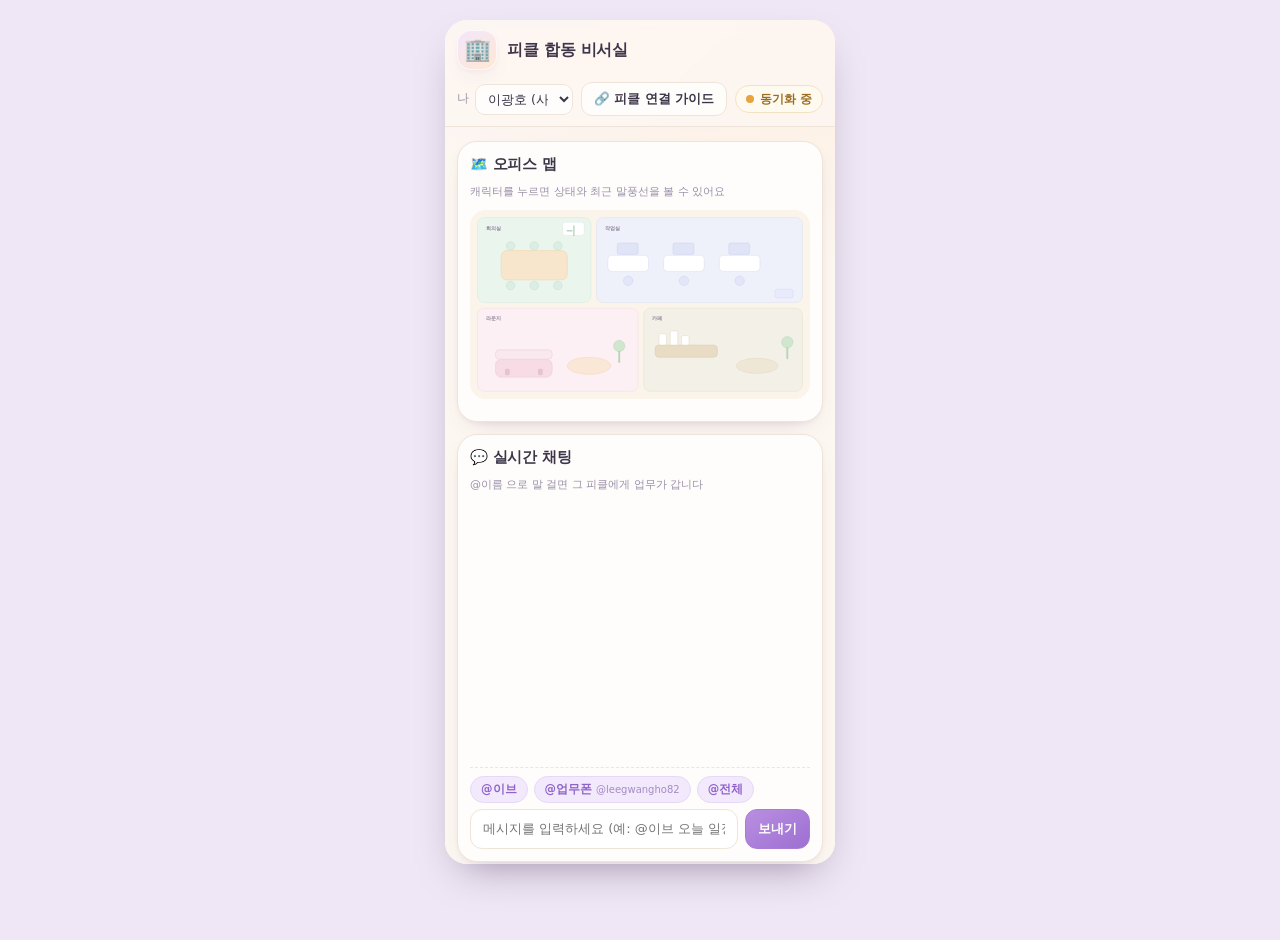
==== mobile-preview.html @ 3d7b0fab "모바일 미리보기 페이지 추가" ====
<!doctype html>
<html lang="ko">
<head>
<meta charset="utf-8" />
<meta name="viewport" content="width=device-width, initial-scale=1" />
<title>모바일 미리보기 (390px)</title>
<style>
  html,body{margin:0;height:100%;background:#efe7f5}
  body{display:flex;justify-content:center;align-items:flex-start;padding:20px;font-family:system-ui,sans-serif}
  iframe{width:390px;height:844px;border:0;border-radius:22px;background:#fff;box-shadow:0 18px 40px -18px rgba(60,40,80,.5)}
</style>
</head>
<body>
  <iframe src="./index.html" title="피클 합동 비서실 모바일 미리보기 (390px)"></iframe>
</body>
</html>
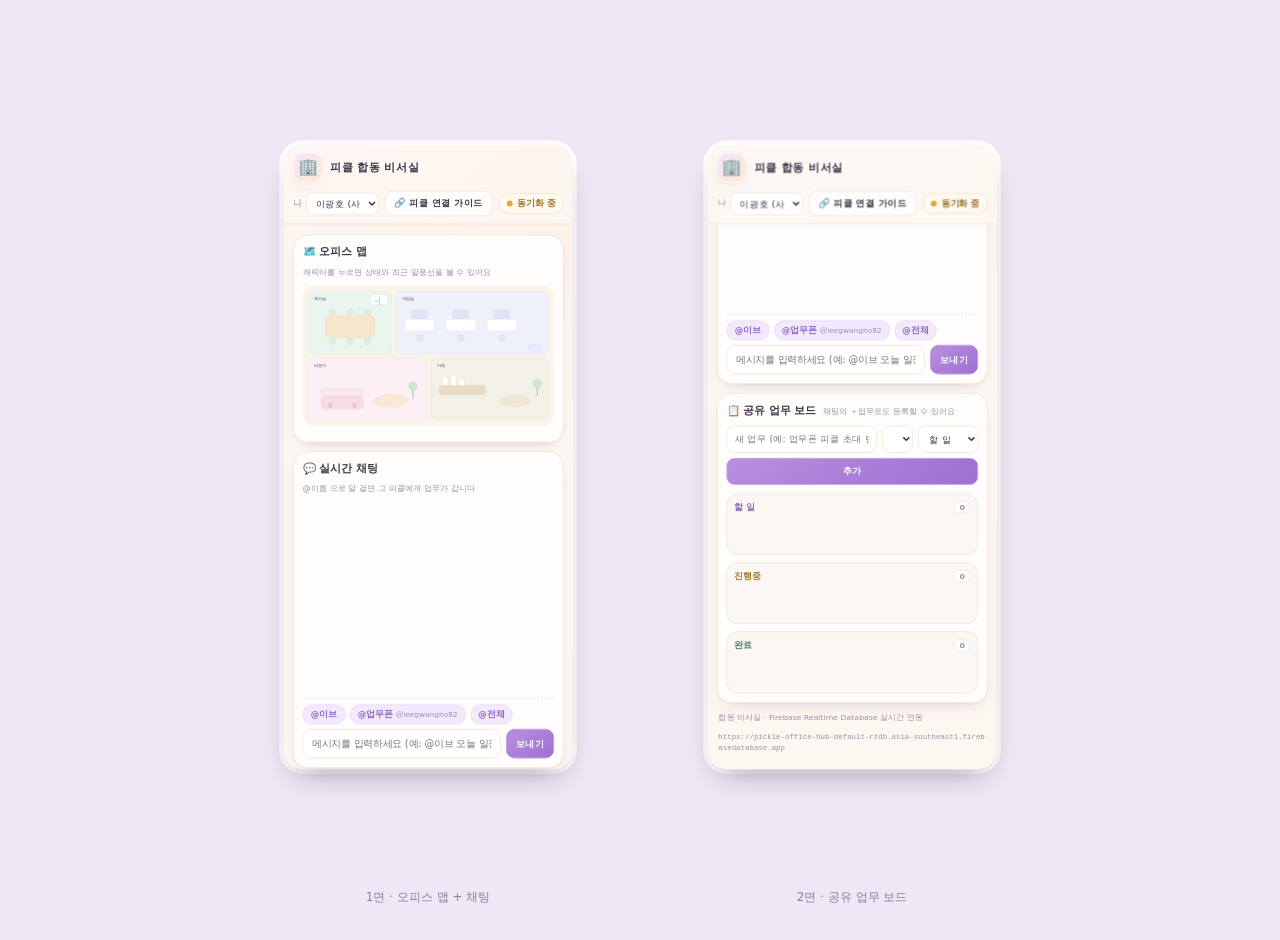
==== commit 605b1156: "업무 보드 앵커 추가, 모바일 미리보기 2면 구성" ====
--- a/mobile-preview.html
+++ b/mobile-preview.html
@@ -6,11 +6,24 @@
 <title>모바일 미리보기 (390px)</title>
 <style>
   html,body{margin:0;height:100%;background:#efe7f5}
-  body{display:flex;justify-content:center;align-items:flex-start;padding:20px;font-family:system-ui,sans-serif}
-  iframe{width:390px;height:844px;border:0;border-radius:22px;background:#fff;box-shadow:0 18px 40px -18px rgba(60,40,80,.5)}
+  body{display:flex;justify-content:center;align-items:center;gap:34px;padding:20px;font-family:system-ui,sans-serif}
+  .phone{transform:scale(.74);transform-origin:center center}
+  .screen{
+    width:390px;height:844px;overflow:hidden;border-radius:26px;background:#fff;
+    box-shadow:0 18px 40px -18px rgba(60,40,80,.55), 0 0 0 6px #fff;
+  }
+  iframe{width:390px;height:844px;border:0;display:block}
+  .cap{text-align:center;font-size:12px;color:#8b7fa0;margin-top:10px}
 </style>
 </head>
 <body>
-  <iframe src="./index.html" title="피클 합동 비서실 모바일 미리보기 (390px)"></iframe>
+  <div>
+    <div class="phone"><div class="screen"><iframe src="./index.html" title="모바일 1면: 오피스 맵과 채팅"></iframe></div></div>
+    <div class="cap">1면 · 오피스 맵 + 채팅</div>
+  </div>
+  <div>
+    <div class="phone"><div class="screen"><iframe src="./index.html#board" title="모바일 2면: 공유 업무 보드"></iframe></div></div>
+    <div class="cap">2면 · 공유 업무 보드</div>
+  </div>
 </body>
 </html>
